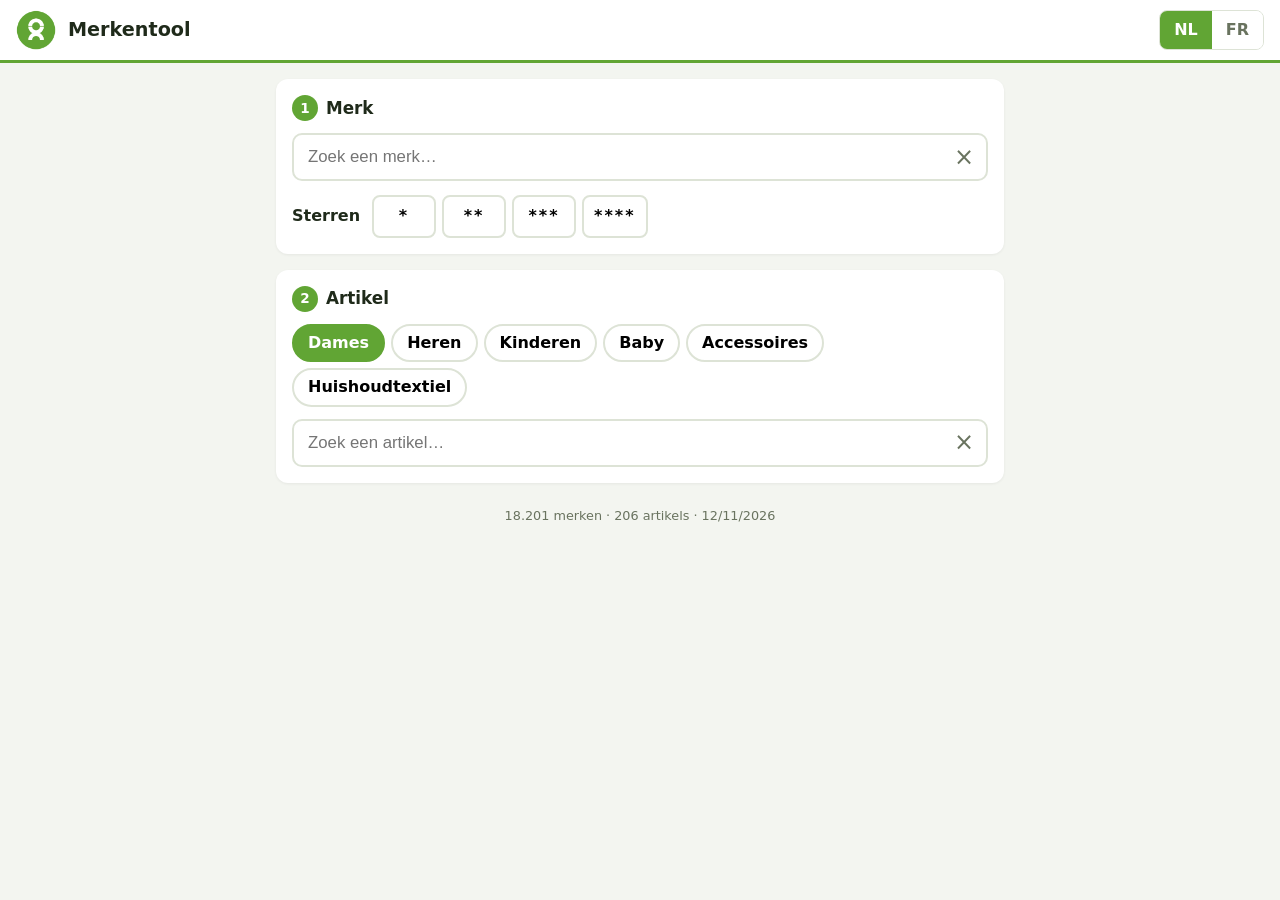
==== index.html @ d0edd376 "Add files via upload" ====
<!doctype html>
<html lang="nl">
<head>
  <meta charset="utf-8">
  <meta name="viewport" content="width=device-width, initial-scale=1">
  <title>Oxfam Merkentool / Outil de Marques</title>
  <link rel="icon" href="assets/oxfam-logo.png">
  <link rel="stylesheet" href="style.css">
</head>
<body>
  <header class="top">
    <img src="assets/oxfam-logo.png" alt="Oxfam" class="logo">
    <h1 data-i18n="title">Merkentool</h1>
    <div class="lang" role="group" aria-label="Taal / Langue">
      <button type="button" data-lang="nl">NL</button>
      <button type="button" data-lang="fr">FR</button>
    </div>
  </header>

  <main>
    <!-- 1. Brand -->
    <section class="card">
      <h2><span class="step">1</span> <span data-i18n="brand">Merk</span></h2>
      <div class="search">
        <input id="brand-input" type="search" autocomplete="off" spellcheck="false" data-i18n-ph="searchBrand">
        <button type="button" class="clear" data-clear="brand" aria-label="×">×</button>
        <ul id="brand-list" class="suggest" hidden></ul>
      </div>
      <p id="brand-msg" class="msg" hidden></p>
      <div class="stars-row">
        <span class="label" data-i18n="stars">Sterren</span>
        <div id="star-picker" class="star-picker">
          <button type="button" data-stars="1">*</button>
          <button type="button" data-stars="2">**</button>
          <button type="button" data-stars="3">***</button>
          <button type="button" data-stars="4">****</button>
        </div>
      </div>
    </section>

    <!-- 2. Item -->
    <section class="card">
      <h2><span class="step">2</span> <span data-i18n="item">Artikel</span></h2>
      <nav id="cats" class="cats"></nav>
      <div class="search">
        <input id="item-input" type="search" autocomplete="off" spellcheck="false" data-i18n-ph="searchItem">
        <button type="button" class="clear" data-clear="item" aria-label="×">×</button>
        <ul id="item-list" class="suggest" hidden></ul>
      </div>
    </section>

    <!-- 3. Price -->
    <section id="result" class="card result" hidden>
      <h2><span class="step">3</span> <span data-i18n="price">Prijs</span></h2>
      <div id="item-name" class="item-name"></div>
      <div id="price-main" class="price-main"></div>
      <p id="price-note" class="msg" hidden></p>
      <table id="price-table" class="price-table"></table>
      <div id="photos" class="photos"></div>
    </section>
  </main>

  <div id="lightbox" class="lightbox" hidden><img alt=""></div>

  <footer><span id="data-info"></span></footer>

  <script src="app.js"></script>
</body>
</html>
---- style.css ----
:root {
  --green: #61a534;      /* Oxfam green */
  --green-dark: #44792a;
  --ink: #1f2a1a;
  --muted: #69735f;
  --bg: #f3f5f0;
  --card: #fff;
  --line: #dde3d6;
  --r1: #d9534f; --r1-bg: #fbe3e2;
  --r2: #c99400; --r2-bg: #fdf3cc;
  --r3: #3f8f2c; --r3-bg: #e2f2db;
}
* { box-sizing: border-box; }
html { -webkit-text-size-adjust: 100%; }
body {
  margin: 0; background: var(--bg); color: var(--ink);
  font: 16px/1.4 system-ui, -apple-system, "Segoe UI", Roboto, Arial, sans-serif;
}
button { font: inherit; cursor: pointer; }

.top {
  display: flex; align-items: center; gap: 12px;
  padding: 10px 16px; background: #fff; border-bottom: 3px solid var(--green);
  position: sticky; top: 0; z-index: 20;
}
.logo { width: 40px; height: 40px; }
.top h1 { font-size: 1.2rem; margin: 0; flex: 1; }
.lang { display: flex; border: 1px solid var(--line); border-radius: 8px; overflow: hidden; }
.lang button { border: 0; background: #fff; padding: 8px 14px; font-weight: 600; color: var(--muted); }
.lang button.on { background: var(--green); color: #fff; }

main { max-width: 760px; margin: 0 auto; padding: 16px; display: grid; gap: 16px; }
.card { background: var(--card); border-radius: 12px; padding: 16px; box-shadow: 0 1px 3px rgba(0,0,0,.06); }
.card h2 { margin: 0 0 12px; font-size: 1.05rem; display: flex; align-items: center; gap: 8px; }
.step {
  display: inline-grid; place-items: center; width: 26px; height: 26px; border-radius: 50%;
  background: var(--green); color: #fff; font-size: .85rem;
}

.search { position: relative; }
.search input {
  width: 100%; padding: 12px 44px 12px 14px; font-size: 1.05rem;
  border: 2px solid var(--line); border-radius: 10px; outline: none; background: #fff;
}
.search input:focus { border-color: var(--green); }
.search input::-webkit-search-cancel-button { display: none; }
.clear {
  position: absolute; right: 6px; top: 50%; transform: translateY(-50%);
  border: 0; background: transparent; font-size: 1.5rem; color: var(--muted); width: 36px; height: 36px;
}
.suggest {
  position: absolute; left: 0; right: 0; top: calc(100% + 4px); z-index: 10;
  margin: 0; padding: 4px 0; list-style: none; background: #fff;
  border: 1px solid var(--line); border-radius: 10px; box-shadow: 0 6px 20px rgba(0,0,0,.12);
  max-height: 340px; overflow-y: auto;
}
.suggest li { padding: 9px 14px; display: flex; justify-content: space-between; gap: 10px; cursor: pointer; }
.suggest li.group {
  cursor: default; font-size: .78rem; font-weight: 700; text-transform: uppercase; letter-spacing: .03em;
  color: var(--green-dark); background: #f6f8f3; padding: 6px 14px;
}
.suggest li.active, .suggest li:not(.group):hover { background: #eef5e8; }
.suggest b { font-weight: 700; }
.suggest .s { font-family: monospace; white-space: nowrap; color: var(--muted); }

.msg { margin: 8px 0 0; font-size: .9rem; color: var(--muted); }
.msg.warn { color: #8a5a00; }

.stars-row { display: flex; align-items: center; gap: 12px; margin-top: 14px; flex-wrap: wrap; }
.label { font-weight: 600; }
.star-picker { display: flex; gap: 6px; flex-wrap: wrap; }
.star-picker button {
  min-width: 64px; padding: 8px 10px; border: 2px solid var(--line); background: #fff;
  border-radius: 8px; font-weight: 700; letter-spacing: 2px;
}
.star-picker button.on[data-stars="1"] { background: var(--r1-bg); border-color: var(--r1); color: var(--r1); }
.star-picker button.on[data-stars="2"] { background: var(--r2-bg); border-color: var(--r2); color: #8a6600; }
.star-picker button.on[data-stars="3"],
.star-picker button.on[data-stars="4"] { background: var(--r3-bg); border-color: var(--r3); color: var(--r3); }

.cats { display: flex; gap: 6px; flex-wrap: wrap; margin-bottom: 12px; }
.cats button {
  border: 2px solid var(--line); background: #fff; border-radius: 999px; padding: 6px 14px; font-weight: 600;
}
.cats button.on { background: var(--green); border-color: var(--green); color: #fff; }

.item-name { font-size: 1.15rem; font-weight: 700; }
.item-name small { display: block; font-weight: 400; color: var(--muted); font-size: .85rem; }
.price-main {
  margin: 12px 0 4px; padding: 16px; border-radius: 12px; text-align: center;
  font-size: 2.2rem; font-weight: 800; border: 2px solid var(--line);
}
.price-main.empty { font-size: 1rem; font-weight: 500; color: var(--muted); }
.price-main small { display: block; font-size: .85rem; font-weight: 600; letter-spacing: 2px; }
.lv1 { background: var(--r1-bg); border-color: var(--r1) !important; color: var(--r1); }
.lv2 { background: var(--r2-bg); border-color: var(--r2) !important; color: #8a6600; }
.lv3, .lv4 { background: var(--r3-bg); border-color: var(--r3) !important; color: var(--r3); }

.price-table { width: 100%; border-collapse: collapse; margin-top: 12px; font-size: .95rem; }
.price-table th, .price-table td { padding: 7px 8px; text-align: center; border-bottom: 1px solid var(--line); }
.price-table th { font-family: monospace; letter-spacing: 1px; color: var(--muted); }
.price-table td.on { font-weight: 800; }

.photos { display: flex; gap: 8px; flex-wrap: wrap; margin-top: 14px; }
.photos img {
  height: 110px; width: auto; max-width: 160px; object-fit: contain; border-radius: 8px;
  border: 1px solid var(--line); background: #fff; cursor: zoom-in;
}
.lightbox {
  position: fixed; inset: 0; background: rgba(0,0,0,.8); display: grid; place-items: center; z-index: 50; cursor: zoom-out;
}
.lightbox img { max-width: 92vw; max-height: 88vh; background: #fff; border-radius: 8px; }

footer { text-align: center; color: var(--muted); font-size: .8rem; padding: 8px 16px 24px; }

[hidden] { display: none !important; }

@media (max-width: 480px) {
  main { padding: 10px; gap: 10px; }
  .top h1 { font-size: 1rem; }
  .star-picker button { min-width: 0; flex: 1; }
  .star-picker { flex: 1; }
  .price-main { font-size: 1.9rem; }
}
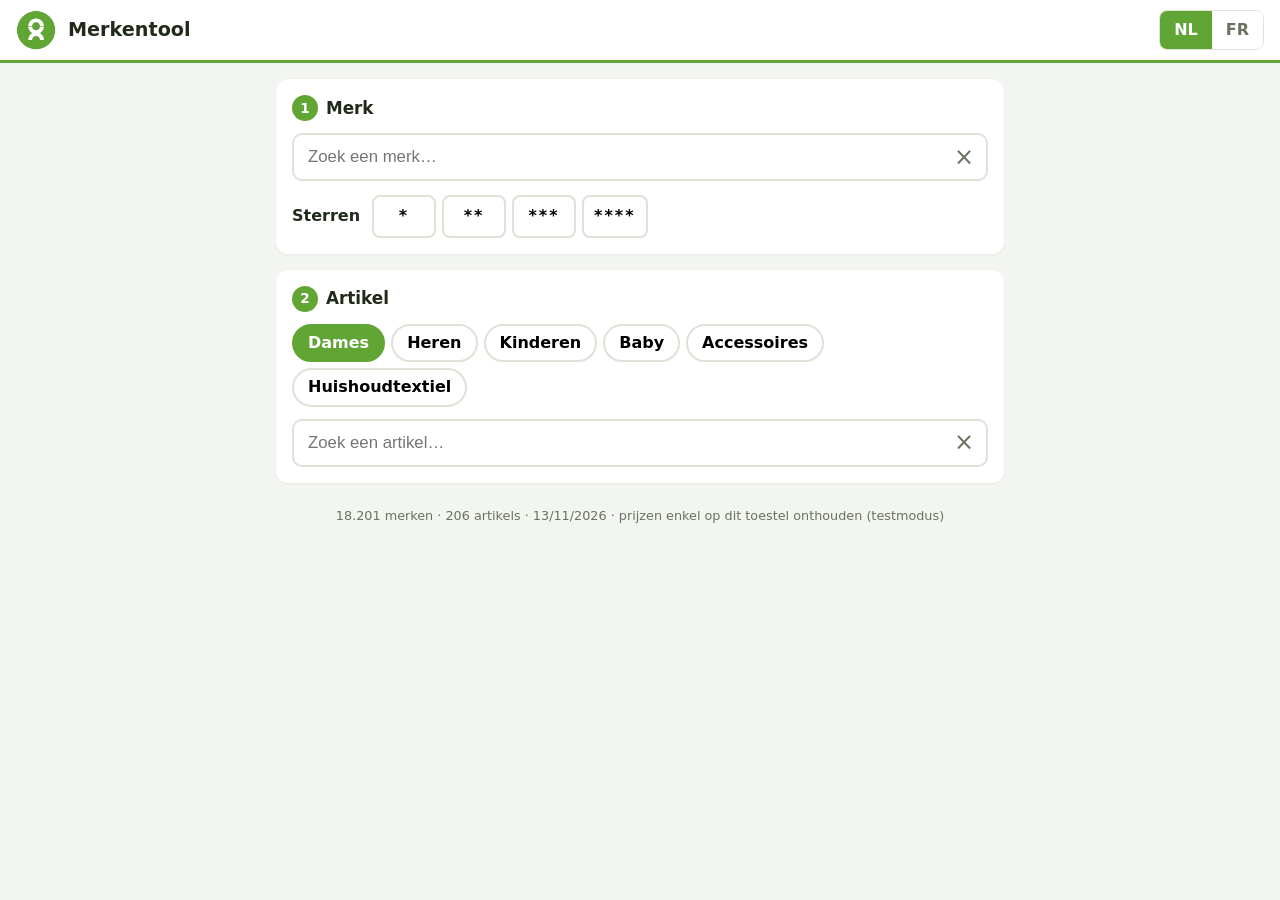
==== commit 8728850d: "Add files via upload" ====
--- a/index.html
+++ b/index.html
@@ -11,6 +11,7 @@
   <header class="top">
     <img src="assets/oxfam-logo.png" alt="Oxfam" class="logo">
     <h1 data-i18n="title">Merkentool</h1>
+    <button type="button" id="shop-btn" class="shop-btn" hidden></button>
     <div class="lang" role="group" aria-label="Taal / Langue">
       <button type="button" data-lang="nl">NL</button>
       <button type="button" data-lang="fr">FR</button>
@@ -18,6 +19,18 @@
   </header>
 
   <main>
+    <!-- Shop login (only when the shared database is configured) -->
+    <section id="login" class="card login" hidden>
+      <h2 data-i18n="loginTitle">Winkel</h2>
+      <p class="msg" data-i18n="loginHelp"></p>
+      <div class="login-row">
+        <select id="login-shop"></select>
+        <input id="login-code" type="password" inputmode="numeric" autocomplete="off" data-i18n-ph="code">
+        <button type="button" id="login-go" class="btn-primary" data-i18n="loginBtn">OK</button>
+      </div>
+      <p id="login-msg" class="msg warn" hidden></p>
+    </section>
+
     <!-- 1. Brand -->
     <section class="card">
       <h2><span class="step">1</span> <span data-i18n="brand">Merk</span></h2>
@@ -55,6 +68,25 @@
       <div id="item-name" class="item-name"></div>
       <div id="price-main" class="price-main"></div>
       <p id="price-note" class="msg" hidden></p>
+
+      <div id="pref-banner" class="pref-banner" hidden></div>
+
+      <div id="choose" class="choose" hidden>
+        <div class="label" data-i18n="choosePrice">Kies de prijs</div>
+        <div id="price-chips" class="chips"></div>
+      </div>
+
+      <div id="ref-box" class="ref-box" hidden>
+        <div>
+          <div class="label" data-i18n="refLabel">Referentie Onlinefact</div>
+          <div class="ref-line"><span id="ref-value" class="ref-value"></span><button type="button" id="ref-copy" class="btn-light" data-i18n="copy">Kopiëren</button></div>
+        </div>
+        <div class="save-row">
+          <button type="button" id="save-pref" class="btn-primary"></button>
+          <button type="button" id="del-pref" class="btn-link" data-i18n="forget" hidden>Vergeten</button>
+          <span id="save-msg" class="msg"></span>
+        </div>
+      </div>
       <table id="price-table" class="price-table"></table>
       <div id="photos" class="photos"></div>
     </section>
@@ -64,6 +96,7 @@
 
   <footer><span id="data-info"></span></footer>
 
+  <script src="config.js"></script>
   <script src="app.js"></script>
 </body>
 </html>
--- a/style.css
+++ b/style.css
@@ -122,3 +122,43 @@
   .star-picker { flex: 1; }
   .price-main { font-size: 1.9rem; }
 }
+
+/* ---------- shop / login ---------- */
+.shop-btn {
+  border: 1px solid var(--line); background: #fff; border-radius: 8px; padding: 7px 10px;
+  font-weight: 600; color: var(--green-dark); max-width: 40vw; overflow: hidden; text-overflow: ellipsis; white-space: nowrap;
+}
+.login { border: 2px solid var(--green); }
+.login-row { display: flex; gap: 8px; flex-wrap: wrap; margin-top: 10px; }
+.login-row select, .login-row input {
+  flex: 1 1 160px; padding: 11px 12px; font-size: 1rem; border: 2px solid var(--line); border-radius: 10px; background: #fff;
+}
+.btn-primary {
+  border: 0; background: var(--green); color: #fff; font-weight: 700; padding: 11px 18px; border-radius: 10px;
+}
+.btn-primary:disabled { background: #b9c9ad; cursor: default; }
+.btn-light { border: 1px solid var(--line); background: #fff; border-radius: 8px; padding: 6px 12px; font-weight: 600; }
+.btn-link { border: 0; background: none; color: var(--muted); text-decoration: underline; padding: 6px; }
+
+/* ---------- price choice ---------- */
+.pref-banner {
+  margin-top: 14px; padding: 10px 14px; border-radius: 10px; background: #eef5e8; border: 1px solid #cfe3c2;
+  cursor: pointer;
+}
+.pref-banner b { font-size: 1.05rem; }
+.choose { margin-top: 16px; }
+.chips { display: flex; flex-wrap: wrap; gap: 8px; margin-top: 8px; }
+.chips button {
+  min-width: 70px; padding: 10px 12px; border: 2px solid var(--line); background: #fff; border-radius: 10px;
+  font-weight: 700; font-size: 1.05rem;
+}
+.chips button.on { background: var(--green); border-color: var(--green); color: #fff; }
+.chips button.pref:not(.on) { border-color: var(--green); }
+.ref-box {
+  margin-top: 16px; padding: 14px; border-radius: 12px; background: #f6f8f3; border: 2px dashed var(--green);
+  display: grid; gap: 12px;
+}
+.ref-line { display: flex; align-items: center; gap: 12px; flex-wrap: wrap; margin-top: 4px; }
+.ref-value { font: 800 1.6rem/1.2 ui-monospace, Menlo, Consolas, monospace; letter-spacing: .02em; }
+.save-row { display: flex; align-items: center; gap: 10px; flex-wrap: wrap; }
+.msg.ok { color: var(--green-dark); }
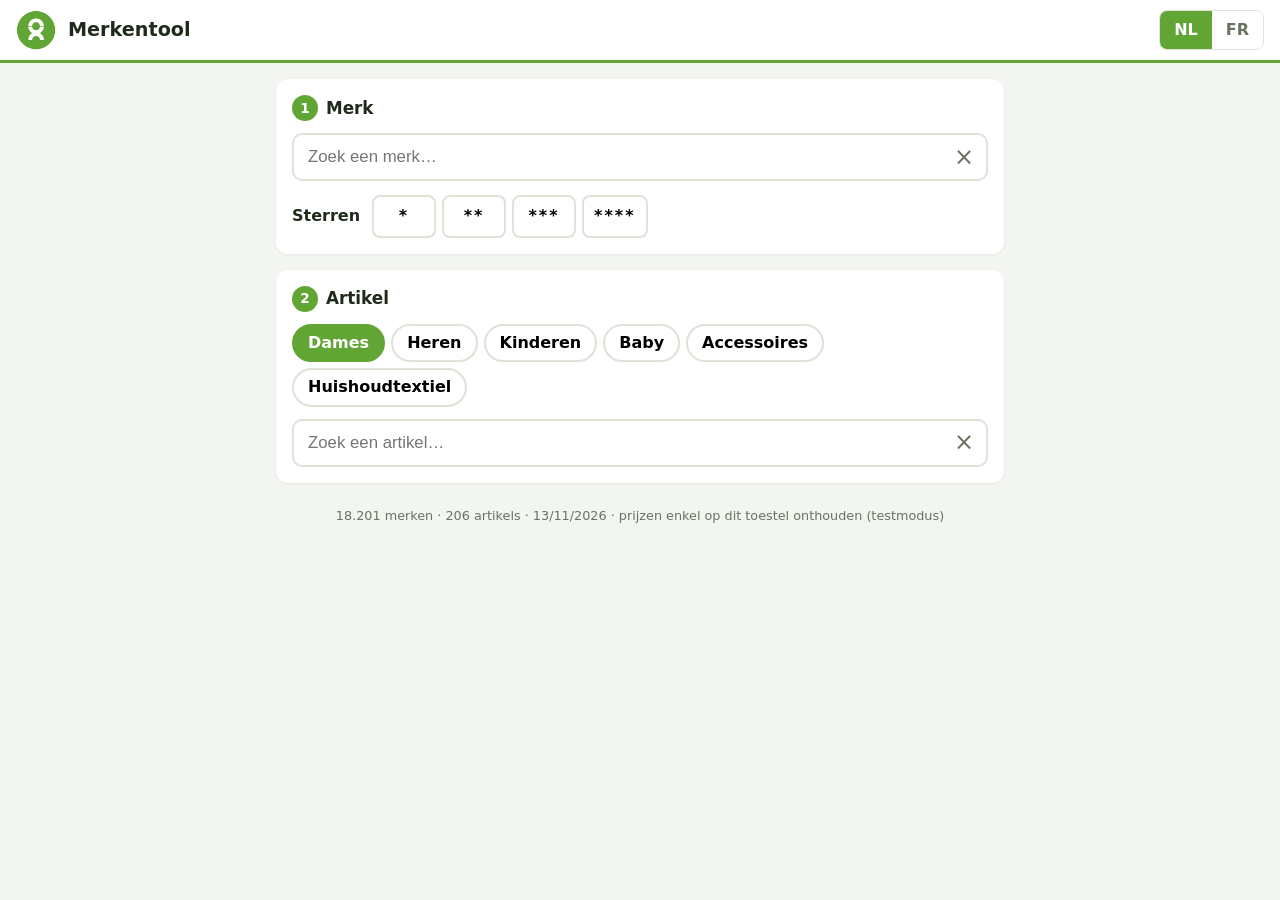
==== commit 6f956761: "Add files via upload" ====
--- a/index.html
+++ b/index.html
@@ -72,7 +72,7 @@
       <div id="pref-banner" class="pref-banner" hidden></div>
 
       <div id="choose" class="choose" hidden>
-        <div class="label" data-i18n="choosePrice">Kies de prijs</div>
+        <div class="label" data-i18n="choosePrice">Kies de prijs die je in je winkel toepast</div>
         <div id="price-chips" class="chips"></div>
       </div>
 
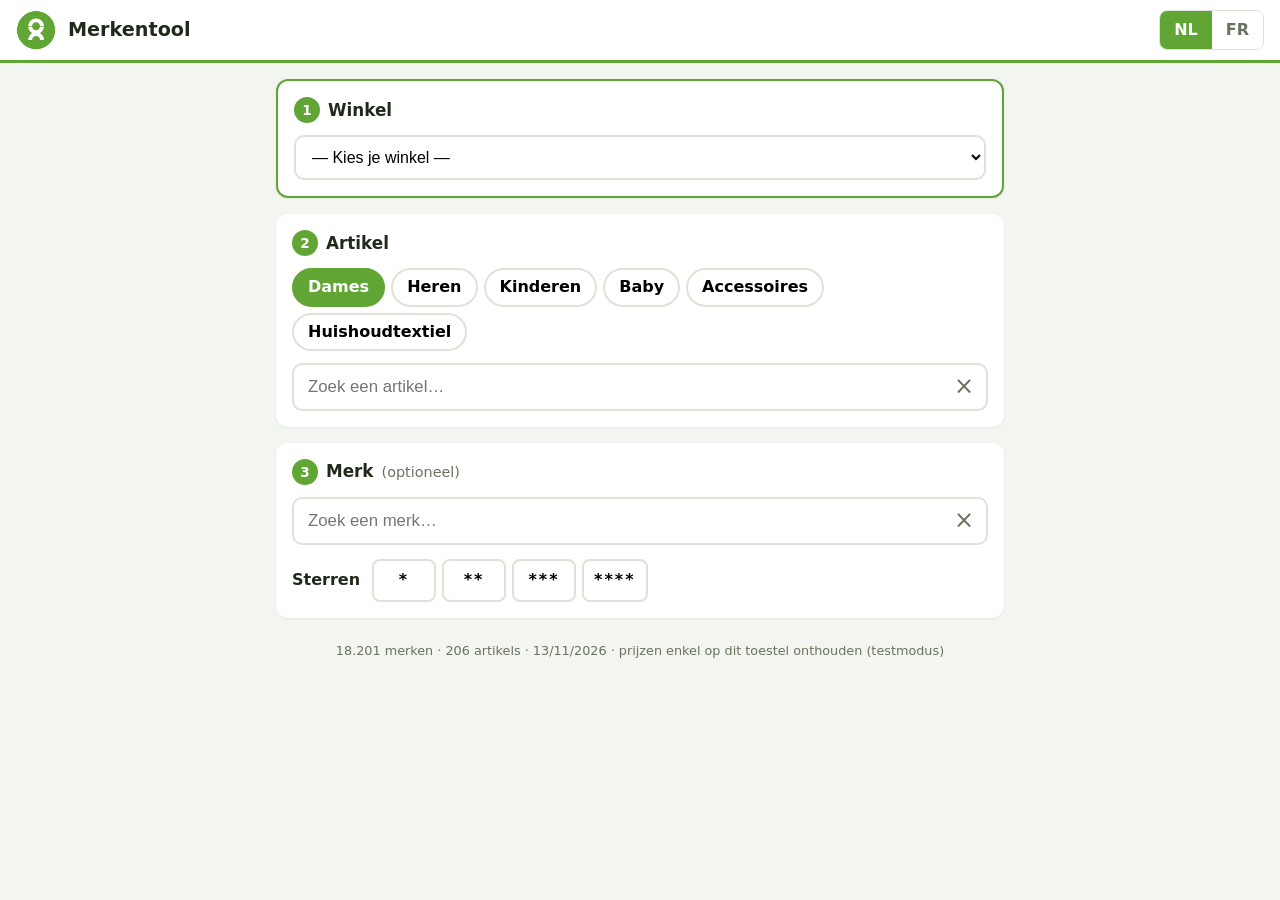
==== commit 41f12b98: "Add files via upload" ====
--- a/index.html
+++ b/index.html
@@ -11,7 +11,6 @@
   <header class="top">
     <img src="assets/oxfam-logo.png" alt="Oxfam" class="logo">
     <h1 data-i18n="title">Merkentool</h1>
-    <button type="button" id="shop-btn" class="shop-btn" hidden></button>
     <div class="lang" role="group" aria-label="Taal / Langue">
       <button type="button" data-lang="nl">NL</button>
       <button type="button" data-lang="fr">FR</button>
@@ -19,21 +18,35 @@
   </header>
 
   <main>
-    <!-- Shop login (only when the shared database is configured) -->
-    <section id="login" class="card login" hidden>
-      <h2 data-i18n="loginTitle">Winkel</h2>
-      <p class="msg" data-i18n="loginHelp"></p>
-      <div class="login-row">
-        <select id="login-shop"></select>
-        <input id="login-code" type="password" inputmode="numeric" autocomplete="off" data-i18n-ph="code">
-        <button type="button" id="login-go" class="btn-primary" data-i18n="loginBtn">OK</button>
+    <!-- 1. Shop -->
+    <section class="card" id="shop-card">
+      <h2><span class="step">1</span> <span data-i18n="shop">Winkel</span></h2>
+      <div id="shop-form" class="login-row">
+        <select id="shop-select"></select>
+        <input id="shop-code" type="password" inputmode="numeric" autocomplete="off" data-i18n-ph="code" hidden>
+        <button type="button" id="shop-ok" class="btn-primary" data-i18n="loginBtn" hidden>OK</button>
       </div>
-      <p id="login-msg" class="msg warn" hidden></p>
+      <div id="shop-current" class="shop-current" hidden>
+        <span id="shop-name" class="shop-name"></span>
+        <button type="button" id="shop-change" class="btn-link" data-i18n="changeShop">Andere winkel</button>
+      </div>
+      <p id="shop-msg" class="msg warn" hidden></p>
     </section>
 
-    <!-- 1. Brand -->
+    <!-- 2. Item -->
     <section class="card">
-      <h2><span class="step">1</span> <span data-i18n="brand">Merk</span></h2>
+      <h2><span class="step">2</span> <span data-i18n="item">Artikel</span></h2>
+      <nav id="cats" class="cats"></nav>
+      <div class="search">
+        <input id="item-input" type="search" autocomplete="off" spellcheck="false" data-i18n-ph="searchItem">
+        <button type="button" class="clear" data-clear="item" aria-label="×">×</button>
+        <ul id="item-list" class="suggest" hidden></ul>
+      </div>
+    </section>
+
+    <!-- 3. Brand (optional) -->
+    <section class="card">
+      <h2><span class="step">3</span> <span data-i18n="brand">Merk</span> <span class="optional" data-i18n="optional">(optioneel)</span></h2>
       <div class="search">
         <input id="brand-input" type="search" autocomplete="off" spellcheck="false" data-i18n-ph="searchBrand">
         <button type="button" class="clear" data-clear="brand" aria-label="×">×</button>
@@ -51,30 +64,12 @@
       </div>
     </section>
 
-    <!-- 2. Item -->
-    <section class="card">
-      <h2><span class="step">2</span> <span data-i18n="item">Artikel</span></h2>
-      <nav id="cats" class="cats"></nav>
-      <div class="search">
-        <input id="item-input" type="search" autocomplete="off" spellcheck="false" data-i18n-ph="searchItem">
-        <button type="button" class="clear" data-clear="item" aria-label="×">×</button>
-        <ul id="item-list" class="suggest" hidden></ul>
-      </div>
-    </section>
+    <!-- 4. Price -->
+    <section id="result" class="card result" hidden>
+      <h2><span class="step">4</span> <span id="price-title" data-i18n="choosePrice">Kies je prijs</span></h2>
+      <div id="item-name" class="item-name"></div>
 
-    <!-- 3. Price -->
-    <section id="result" class="card result" hidden>
-      <h2><span class="step">3</span> <span data-i18n="price">Prijs</span></h2>
-      <div id="item-name" class="item-name"></div>
-      <div id="price-main" class="price-main"></div>
-      <p id="price-note" class="msg" hidden></p>
-
-      <div id="pref-banner" class="pref-banner" hidden></div>
-
-      <div id="choose" class="choose" hidden>
-        <div class="label" data-i18n="choosePrice">Kies de prijs die je in je winkel toepast</div>
-        <div id="price-chips" class="chips"></div>
-      </div>
+      <div id="price-chips" class="chip-levels"></div>
 
       <div id="ref-box" class="ref-box" hidden>
         <div>
@@ -87,7 +82,13 @@
           <span id="save-msg" class="msg"></span>
         </div>
       </div>
-      <table id="price-table" class="price-table"></table>
+
+      <div class="range-block">
+        <div class="label" data-i18n="range">Prijsvork</div>
+        <div id="price-main" class="price-main"></div>
+        <p id="price-note" class="msg" hidden></p>
+        <table id="price-table" class="price-table"></table>
+      </div>
       <div id="photos" class="photos"></div>
     </section>
   </main>
--- a/style.css
+++ b/style.css
@@ -162,3 +162,20 @@
 .ref-value { font: 800 1.6rem/1.2 ui-monospace, Menlo, Consolas, monospace; letter-spacing: .02em; }
 .save-row { display: flex; align-items: center; gap: 10px; flex-wrap: wrap; }
 .msg.ok { color: var(--green-dark); }
+
+/* ---------- new order: shop first, optional brand ---------- */
+.optional { font-weight: 400; color: var(--muted); font-size: .9rem; }
+#shop-card.todo { border: 2px solid var(--green); }
+.shop-current { display: flex; align-items: center; gap: 12px; flex-wrap: wrap; }
+.shop-name { font-weight: 700; font-size: 1.1rem; color: var(--green-dark); }
+.chip-levels { display: grid; gap: 10px; margin-top: 14px; }
+.chip-level { display: flex; align-items: center; gap: 10px; flex-wrap: wrap; }
+.chip-level .chips { margin-top: 0; }
+.chip-stars {
+  min-width: 56px; font: 700 .95rem monospace; letter-spacing: 2px; color: var(--muted);
+  padding: 4px 8px; border-radius: 6px; border: 1px solid var(--line); text-align: center;
+}
+.chip-stars.lv1, .chip-stars.lv2, .chip-stars.lv3, .chip-stars.lv4 { border-width: 1px; }
+.range-block { margin-top: 18px; padding-top: 14px; border-top: 1px solid var(--line); }
+.range-block .price-main { font-size: 1.6rem; padding: 10px; margin-top: 8px; }
+.range-block .price-main.empty { font-size: .95rem; }
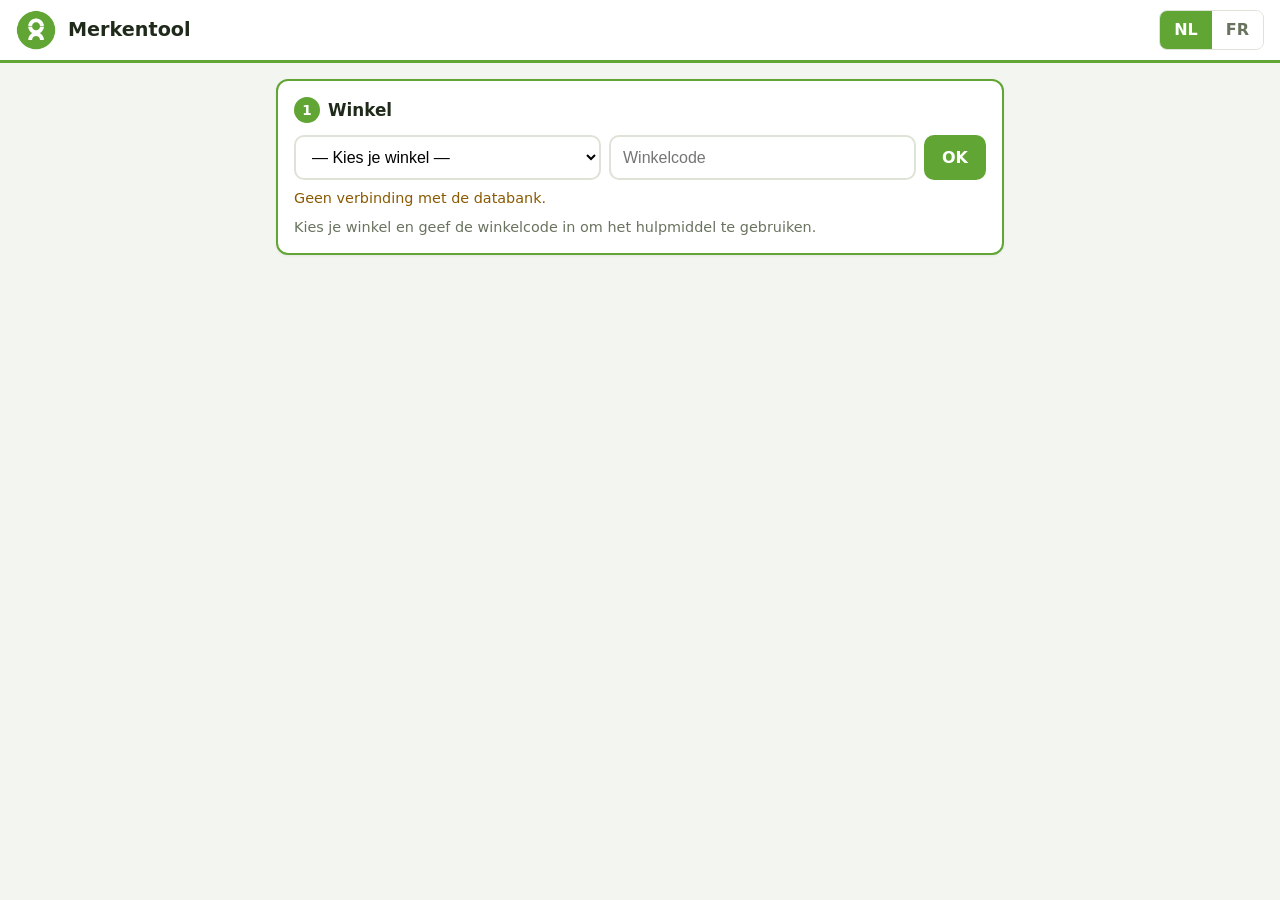
==== commit 01a90832: "Add files via upload" ====
--- a/index.html
+++ b/index.html
@@ -31,6 +31,7 @@
         <button type="button" id="shop-change" class="btn-link" data-i18n="changeShop">Andere winkel</button>
       </div>
       <p id="shop-msg" class="msg warn" hidden></p>
+      <p id="locked-msg" class="msg" data-i18n="locked" hidden></p>
     </section>
 
     <!-- 2. Item -->
--- a/style.css
+++ b/style.css
@@ -179,3 +179,6 @@
 .range-block { margin-top: 18px; padding-top: 14px; border-top: 1px solid var(--line); }
 .range-block .price-main { font-size: 1.6rem; padding: 10px; margin-top: 8px; }
 .range-block .price-main.empty { font-size: .95rem; }
+
+/* steps 2-4 hidden until a shop is logged in (shared database) */
+.card.is-locked { display: none; }
